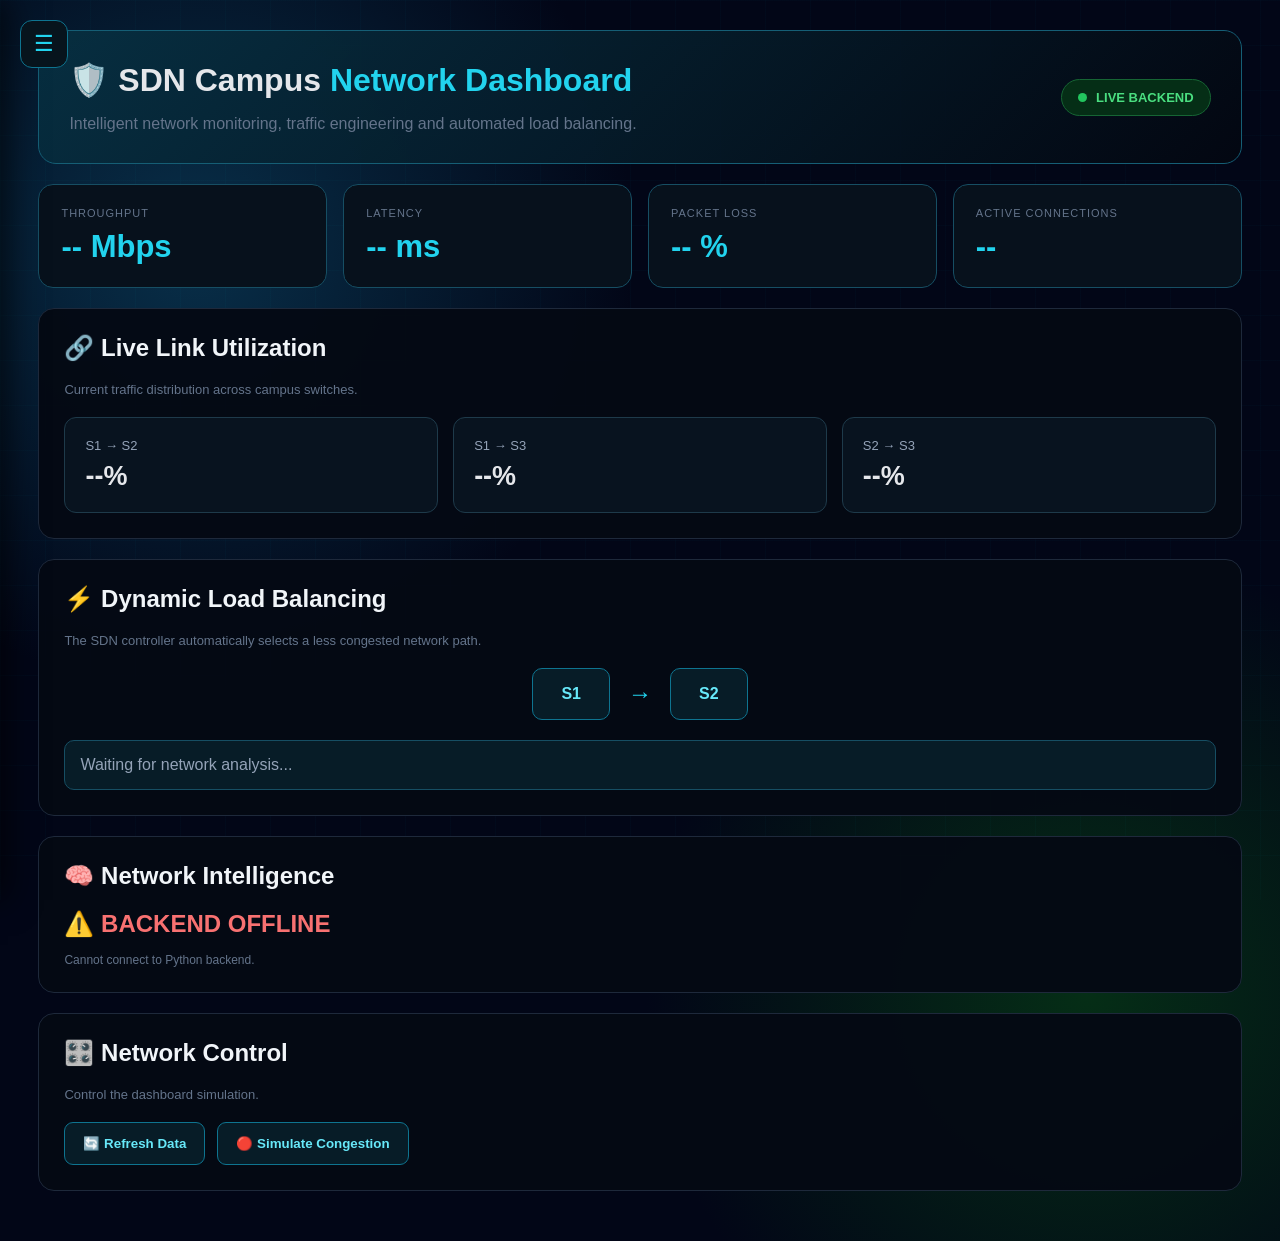
==== frontend/index.html @ c255e24f "Initial SDN Campus Network project" ====
<!DOCTYPE html>
<html lang="en">

<head>

    <meta charset="UTF-8">
    <meta name="viewport" content="width=device-width, initial-scale=1.0">

    <title>SDN Campus Network Dashboard</title>

    <style>

        * {
            box-sizing: border-box;
        }

        body {
            margin: 0;
            font-family: "Segoe UI", Arial, sans-serif;
            color: #e5e7eb;

            background:
                radial-gradient(circle at 15% 20%, #082f49, transparent 30%),
                radial-gradient(circle at 85% 80%, #052e16, transparent 30%),
                #020617;

            min-height: 100vh;
        }

        body::before {
            content: "";
            position: fixed;
            inset: 0;

            background-image:
                linear-gradient(rgba(34,211,238,.025) 1px, transparent 1px),
                linear-gradient(90deg, rgba(34,211,238,.025) 1px, transparent 1px);

            background-size: 45px 45px;
            pointer-events: none;
            z-index: -1;
        }


        /* MENU */

        .menu-btn {
            position: fixed;
            top: 20px;
            left: 20px;

            width: 48px;
            height: 48px;

            border-radius: 12px;
            border: 1px solid #0e7490;

            background: #07141d;
            color: #22d3ee;

            font-size: 22px;
            cursor: pointer;

            z-index: 1001;
            transition: .3s;
        }

        .menu-btn:hover {
            background: #0c2633;
            transform: scale(1.05);
        }


        /* SIDEBAR */

        .sidebar {
            position: fixed;

            top: 0;
            left: -280px;

            width: 280px;
            height: 100vh;

            background:
                linear-gradient(
                    180deg,
                    #07141d,
                    #020617
                );

            border-right: 1px solid #164e63;

            padding-top: 90px;

            z-index: 1000;

            transition: .35s;

            box-shadow:
                8px 0 30px rgba(0,0,0,.6);
        }

        .sidebar.open {
            left: 0;
        }

        .sidebar-title {
            text-align: center;

            color: #22d3ee;

            font-weight: bold;

            letter-spacing: 1px;

            margin-bottom: 30px;
        }

        .sidebar a {
            display: block;

            padding: 17px 25px;

            text-decoration: none;

            color: #94a3b8;

            border-left: 3px solid transparent;

            transition: .25s;
        }

        .sidebar a:hover {
            color: #67e8f9;

            background:
                rgba(34,211,238,.07);

            border-left-color: #22d3ee;

            padding-left: 32px;
        }


        /* MAIN */

        .container {
            width: 94%;
            max-width: 1450px;

            margin: auto;

            padding:
                30px 0 50px;
        }


        /* HEADER */

        .header {
            padding: 30px;

            border-radius: 18px;

            background:
                linear-gradient(
                    135deg,
                    rgba(7,47,65,.96),
                    rgba(3,7,18,.97)
                );

            border: 1px solid #155e75;

            animation:
                fadeDown .7s ease;
        }

        @keyframes fadeDown {

            from {
                opacity: 0;
                transform: translateY(-15px);
            }

            to {
                opacity: 1;
                transform: translateY(0);
            }

        }

        .header-top {
            display: flex;

            justify-content: space-between;

            align-items: center;

            flex-wrap: wrap;

            gap: 20px;
        }

        .header h1 {
            margin: 0;

            font-size: 32px;
        }

        .header h1 span {
            color: #22d3ee;
        }

        .header p {
            color: #64748b;

            margin-bottom: 0;
        }


        /* LIVE STATUS */

        .live-status {
            display: flex;

            align-items: center;

            gap: 9px;

            padding: 10px 16px;

            border-radius: 25px;

            background: #052e16;

            border: 1px solid #166534;

            color: #4ade80;

            font-weight: bold;

            font-size: 13px;
        }

        .live-dot {
            width: 9px;
            height: 9px;

            background: #22c55e;

            border-radius: 50%;

            animation:
                pulse 1.5s infinite;
        }

        @keyframes pulse {

            0% {
                box-shadow:
                    0 0 0 0
                    rgba(34,197,94,.7);
            }

            70% {
                box-shadow:
                    0 0 0 10px
                    rgba(34,197,94,0);
            }

            100% {
                box-shadow:
                    0 0 0 0
                    rgba(34,197,94,0);
            }

        }


        /* CARDS */

        .cards {
            display: grid;

            grid-template-columns:
                repeat(4, 1fr);

            gap: 16px;

            margin-top: 20px;
        }

        .card {
            background: #07111c;

            border: 1px solid #164e63;

            border-radius: 15px;

            padding: 22px;

            transition: .3s;

            animation:
                cardIn .7s ease;
        }

        @keyframes cardIn {

            from {
                opacity: 0;
                transform: translateY(15px);
            }

            to {
                opacity: 1;
                transform: translateY(0);
            }

        }

        .card:hover {
            transform: translateY(-5px);

            border-color: #22d3ee;

            box-shadow:
                0 10px 30px
                rgba(34,211,238,.12);
        }

        .card-title {
            color: #64748b;

            text-transform: uppercase;

            font-size: 11px;

            letter-spacing: 1px;
        }

        .value {
            font-size: 31px;

            font-weight: bold;

            color: #22d3ee;

            margin-top: 10px;
        }


        /* SECTIONS */

        .section {
            margin-top: 20px;

            padding: 25px;

            background:
                rgba(5,10,20,.97);

            border: 1px solid #1e293b;

            border-radius: 16px;

            animation:
                fadeUp .8s ease;
        }

        @keyframes fadeUp {

            from {
                opacity: 0;
                transform: translateY(18px);
            }

            to {
                opacity: 1;
                transform: translateY(0);
            }

        }

        .section h2 {
            margin-top: 0;

            color: #f1f5f9;
        }

        .subtitle {
            color: #64748b;

            font-size: 13px;

            margin-bottom: 20px;
        }


        /* NETWORK LINKS */

        .links {
            display: grid;

            grid-template-columns:
                repeat(3, 1fr);

            gap: 15px;
        }

        .link-card {
            padding: 20px;

            background: #08131f;

            border: 1px solid #1e3a4a;

            border-radius: 12px;

            transition: .3s;
        }

        .link-card:hover {
            transform: translateY(-3px);

            border-color: #22d3ee;
        }

        .link-name {
            color: #94a3b8;

            font-size: 13px;
        }

        .link-value {
            font-size: 27px;

            font-weight: bold;

            margin-top: 8px;
        }

        .normal {
            color: #4ade80;
        }

        .warning {
            color: #fbbf24;
        }

        .danger {
            color: #f87171;
        }


        /* LOAD BALANCING */

        .path-box {
            display: flex;

            align-items: center;

            justify-content: center;

            gap: 18px;

            flex-wrap: wrap;

            margin-top: 20px;
        }

        .node {
            padding: 16px 28px;

            background: #071c27;

            border: 1px solid #0e7490;

            border-radius: 10px;

            color: #67e8f9;

            font-weight: bold;
        }

        .arrow {
            color: #22d3ee;

            font-size: 24px;
        }

        .reason {
            margin-top: 20px;

            padding: 15px;

            border-radius: 10px;

            background: #071c27;

            border: 1px solid #164e63;

            color: #94a3b8;
        }


        /* CONTROL */

        .controls {
            display: flex;

            gap: 12px;

            flex-wrap: wrap;
        }

        .control-btn {
            padding: 13px 18px;

            border-radius: 9px;

            border: 1px solid #0e7490;

            background: #071c27;

            color: #67e8f9;

            font-weight: bold;

            cursor: pointer;

            transition: .25s;
        }

        .control-btn:hover {
            background: #155e75;

            color: white;

            transform: translateY(-2px);
        }


        /* UPDATE */

        .update {
            margin-top: 15px;

            color: #64748b;

            font-size: 12px;
        }


        /* RESPONSIVE */

        @media(max-width:1000px) {

            .cards {
                grid-template-columns:
                    repeat(2, 1fr);
            }

            .links {
                grid-template-columns: 1fr;
            }

        }

        @media(max-width:600px) {

            .cards {
                grid-template-columns: 1fr;
            }

            .container {
                width: 92%;
            }

            .header h1 {
                font-size: 25px;
            }

        }

    </style>

</head>


<body>


    <!-- MENU BUTTON -->

    <button
        class="menu-btn"
        onclick="toggleMenu()">

        ☰

    </button>


    <!-- SIDEBAR -->

    <div
        class="sidebar"
        id="sidebar">

        <div class="sidebar-title">

            🛡️ SDN COMMAND CENTER

        </div>


        <a href="index.html">
            🏠 Dashboard
        </a>


        <a href="topology.html">
            🌐 Network Topology
        </a>


        <a href="monitoring.html">
            📊 Live Monitoring
        </a>


        <a href="qos.html">
            ⚡ QoS & Load Balancing
        </a>


        <a href="reports.html">
            📄 Security Reports
        </a>


        <!-- NEW ABOUT PAGE -->

        <a href="about.html">
            ℹ️ About Project
        </a>

    </div>


    <!-- MAIN -->

    <div class="container">


        <!-- HEADER -->

        <div class="header">

            <div class="header-top">

                <div>

                    <h1>

                        🛡️ SDN Campus
                        <span>Network Dashboard</span>

                    </h1>


                    <p>

                        Intelligent network monitoring,
                        traffic engineering and
                        automated load balancing.

                    </p>

                </div>


                <div class="live-status">

                    <div class="live-dot"></div>

                    LIVE BACKEND

                </div>

            </div>

        </div>


        <!-- METRICS -->

        <div class="cards">


            <div class="card">

                <div class="card-title">
                    Throughput
                </div>

                <div
                    class="value"
                    id="throughput">

                    -- Mbps

                </div>

            </div>


            <div class="card">

                <div class="card-title">
                    Latency
                </div>

                <div
                    class="value"
                    id="latency">

                    -- ms

                </div>

            </div>


            <div class="card">

                <div class="card-title">
                    Packet Loss
                </div>

                <div
                    class="value"
                    id="packetLoss">

                    -- %

                </div>

            </div>


            <div class="card">

                <div class="card-title">
                    Active Connections
                </div>

                <div
                    class="value"
                    id="connections">

                    --

                </div>

            </div>

        </div>


        <!-- LINK UTILIZATION -->

        <div class="section">

            <h2>
                🔗 Live Link Utilization
            </h2>

            <div class="subtitle">

                Current traffic distribution across
                campus switches.

            </div>


            <div class="links">


                <div class="link-card">

                    <div class="link-name">
                        S1 → S2
                    </div>

                    <div
                        class="link-value"
                        id="link12">

                        --%

                    </div>

                </div>


                <div class="link-card">

                    <div class="link-name">
                        S1 → S3
                    </div>

                    <div
                        class="link-value"
                        id="link13">

                        --%

                    </div>

                </div>


                <div class="link-card">

                    <div class="link-name">
                        S2 → S3
                    </div>

                    <div
                        class="link-value"
                        id="link23">

                        --%

                    </div>

                </div>


            </div>

        </div>


        <!-- LOAD BALANCING -->

        <div class="section">

            <h2>
                ⚡ Dynamic Load Balancing
            </h2>

            <div class="subtitle">

                The SDN controller automatically selects
                a less congested network path.

            </div>


            <div class="path-box">

                <div class="node">
                    S1
                </div>

                <div class="arrow">
                    →
                </div>

                <div
                    class="node"
                    id="pathNode">

                    S2

                </div>

            </div>


            <div
                class="reason"
                id="reason">

                Waiting for network analysis...

            </div>

        </div>


        <!-- NETWORK STATUS -->

        <div class="section">

            <h2>
                🧠 Network Intelligence
            </h2>

            <div
                id="status"
                style="
                    font-size:24px;
                    font-weight:bold;
                    color:#4ade80;
                ">

                Connecting to backend...

            </div>


            <div
                class="update"
                id="updateTime">

                Waiting for live data...

            </div>

        </div>


        <!-- CONTROLS -->

        <div class="section">

            <h2>
                🎛️ Network Control
            </h2>

            <div class="subtitle">

                Control the dashboard simulation.

            </div>


            <div class="controls">

                <button
                    class="control-btn"
                    onclick="getNetworkData()">

                    🔄 Refresh Data

                </button>


                <button
                    class="control-btn"
                    onclick="simulateCongestion()">

                    🔴 Simulate Congestion

                </button>

            </div>

        </div>


    </div>


    <script>


        /* =========================
           SIDEBAR
        ========================= */

        function toggleMenu() {

            document
                .getElementById("sidebar")
                .classList.toggle("open");

        }


        /* =========================
           LINK COLORS
        ========================= */

        function setLinkColor(element, value) {

            element.classList.remove(
                "normal",
                "warning",
                "danger"
            );


            if (value >= 80) {

                element.classList.add("danger");

            }

            else if (value >= 50) {

                element.classList.add("warning");

            }

            else {

                element.classList.add("normal");

            }

        }


        /* =========================
           GET NETWORK DATA
        ========================= */

        async function getNetworkData() {

            try {

                const response =
                    await fetch(
                        "/api/network"
                    );


                if (!response.ok) {

                    throw new Error(
                        "Backend error"
                    );

                }


                const data =
                    await response.json();


                /* METRICS */

                document
                    .getElementById("throughput")
                    .innerText =
                    data.throughput + " Mbps";


                document
                    .getElementById("latency")
                    .innerText =
                    data.latency + " ms";


                document
                    .getElementById("packetLoss")
                    .innerText =
                    data.packet_loss + " %";


                document
                    .getElementById("connections")
                    .innerText =
                    data.connections;


                /* LINKS */

                const l12 =
                    document.getElementById("link12");

                const l13 =
                    document.getElementById("link13");

                const l23 =
                    document.getElementById("link23");


                l12.innerText =
                    data.link12 + "%";

                l13.innerText =
                    data.link13 + "%";

                l23.innerText =
                    data.link23 + "%";


                setLinkColor(
                    l12,
                    data.link12
                );

                setLinkColor(
                    l13,
                    data.link13
                );

                setLinkColor(
                    l23,
                    data.link23
                );


                /* PATH */

                const pathNode =
                    document.getElementById(
                        "pathNode"
                    );


                if (
                    data.path.includes("S3")
                ) {

                    pathNode.innerText =
                        "S3";


                    document
                        .getElementById("reason")
                        .innerText =
                        "⚠️ S1 → S2 is congested. Traffic redirected to S1 → S3.";

                }

                else {

                    pathNode.innerText =
                        "S2";


                    document
                        .getElementById("reason")
                        .innerText =
                        "🟢 S1 → S2 is currently operating within normal limits.";

                }


                /* STATUS */

                const status =
                    document.getElementById(
                        "status"
                    );


                status.innerText =
                    data.status;


                if (
                    data.status ===
                    "CONGESTION DETECTED"
                ) {

                    status.style.color =
                        "#f87171";

                }

                else {

                    status.style.color =
                        "#4ade80";

                }


                /* TIME */

                document
                    .getElementById("updateTime")
                    .innerText =
                    "Last backend update: " +
                    new Date()
                        .toLocaleTimeString();

            }


            catch(error) {

                document
                    .getElementById("status")
                    .innerText =
                    "⚠️ BACKEND OFFLINE";


                document
                    .getElementById("status")
                    .style.color =
                    "#f87171";


                document
                    .getElementById("updateTime")
                    .innerText =
                    "Cannot connect to Python backend.";


                console.error(error);

            }

        }


        /* =========================
           SIMULATE CONGESTION
        ========================= */

        async function simulateCongestion() {

            await getNetworkData();

        }


        /* =========================
           FIRST LOAD
        ========================= */

        getNetworkData();


        /* =========================
           AUTO UPDATE
        ========================= */

        setInterval(
            getNetworkData,
            3000
        );


    </script>


</body>

</html>
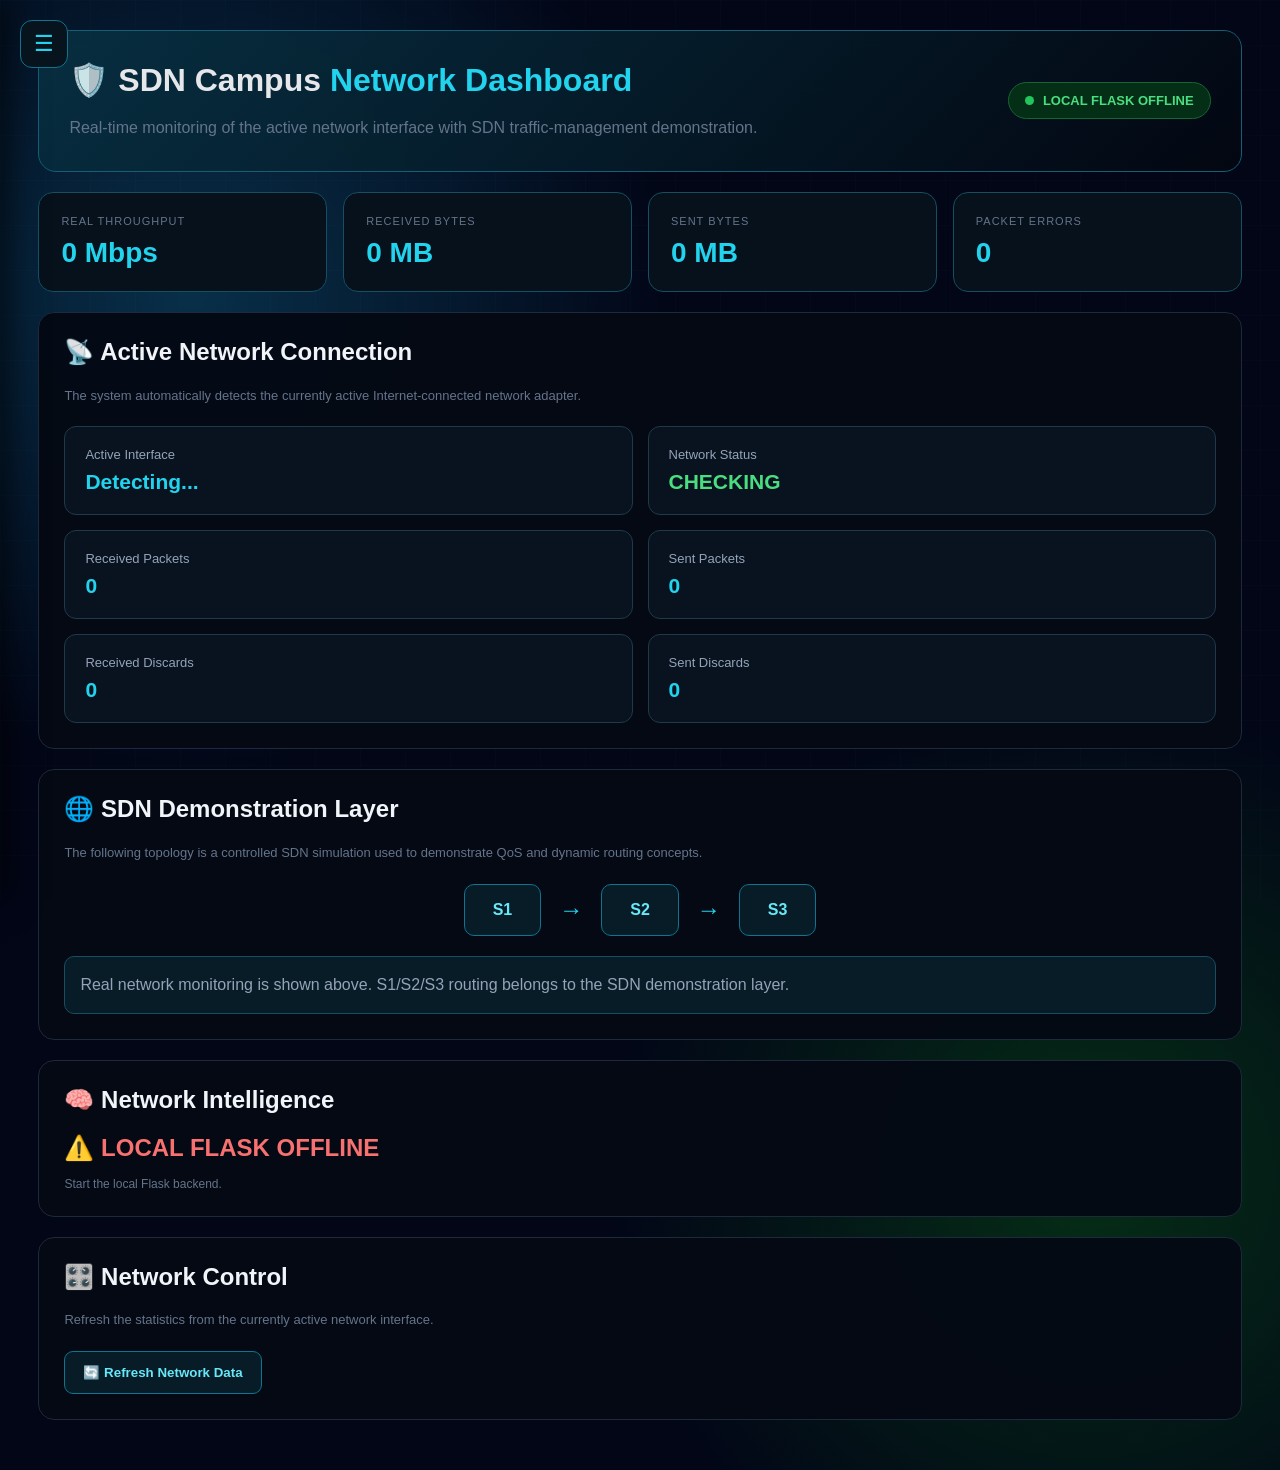
==== commit 3d6c15e8: "Initial SDN Campus Network project" ====
--- a/frontend/index.html
+++ b/frontend/index.html
@@ -3,1246 +3,1437 @@
 
 <head>
 
-    <meta charset="UTF-8">
-    <meta name="viewport" content="width=device-width, initial-scale=1.0">
-
-    <title>SDN Campus Network Dashboard</title>
-
-    <style>
-
-        * {
-            box-sizing: border-box;
+<meta charset="UTF-8">
+<meta name="viewport" content="width=device-width, initial-scale=1.0">
+
+<title>SDN Campus Network Dashboard</title>
+
+<style>
+
+* {
+    box-sizing: border-box;
+}
+
+body {
+    margin: 0;
+    font-family: "Segoe UI", Arial, sans-serif;
+    color: #e5e7eb;
+
+    background:
+        radial-gradient(circle at 15% 20%, #082f49, transparent 30%),
+        radial-gradient(circle at 85% 80%, #052e16, transparent 30%),
+        #020617;
+
+    min-height: 100vh;
+}
+
+body::before {
+    content: "";
+    position: fixed;
+    inset: 0;
+
+    background-image:
+        linear-gradient(rgba(34,211,238,.025) 1px, transparent 1px),
+        linear-gradient(90deg, rgba(34,211,238,.025) 1px, transparent 1px);
+
+    background-size: 45px 45px;
+    pointer-events: none;
+    z-index: -1;
+}
+
+
+/* =====================================================
+   MENU BUTTON
+===================================================== */
+
+.menu-btn {
+    position: absolute;
+
+    top: 20px;
+    left: 20px;
+
+    width: 48px;
+    height: 48px;
+
+    border-radius: 12px;
+
+    border: 1px solid #0e7490;
+
+    background: #07141d;
+    color: #22d3ee;
+
+    font-size: 22px;
+    cursor: pointer;
+
+    z-index: 1001;
+
+    transition: .3s;
+}
+
+.menu-btn:hover {
+    background: #0c2633;
+    transform: scale(1.05);
+}
+
+
+/* =====================================================
+   SIDEBAR
+===================================================== */
+
+.sidebar {
+    position: absolute;
+
+    top: 0;
+    left: -280px;
+
+    width: 280px;
+    min-height: 100vh;
+
+    background:
+        linear-gradient(
+            180deg,
+            #07141d,
+            #020617
+        );
+
+    border-right: 1px solid #164e63;
+
+    padding:
+        90px 20px 25px;
+
+    z-index: 1000;
+
+    transition: .35s;
+
+    box-shadow:
+        8px 0 30px rgba(0,0,0,.6);
+}
+
+.sidebar.open {
+    left: 0;
+}
+
+.sidebar-title {
+    text-align: center;
+
+    color: #22d3ee;
+
+    font-weight: bold;
+
+    letter-spacing: 1px;
+
+    margin-bottom: 30px;
+}
+
+.sidebar a {
+    display: block;
+
+    padding: 14px 15px;
+
+    margin-bottom: 7px;
+
+    text-decoration: none;
+
+    color: #94a3b8;
+
+    border-left: 3px solid transparent;
+
+    border-radius: 9px;
+
+    transition: .25s;
+}
+
+.sidebar a:hover,
+.sidebar a.active {
+    color: #67e8f9;
+
+    background:
+        rgba(34,211,238,.07);
+
+    border-left-color: #22d3ee;
+
+    padding-left: 22px;
+}
+
+
+/* =====================================================
+   MAIN
+===================================================== */
+
+.container {
+    width: 94%;
+    max-width: 1450px;
+
+    margin: auto;
+
+    padding:
+        30px 0 50px;
+}
+
+
+/* =====================================================
+   HEADER
+===================================================== */
+
+.header {
+    padding: 30px;
+
+    border-radius: 18px;
+
+    background:
+        linear-gradient(
+            135deg,
+            rgba(7,47,65,.96),
+            rgba(3,7,18,.97)
+        );
+
+    border: 1px solid #155e75;
+}
+
+.header-top {
+    display: flex;
+
+    justify-content: space-between;
+
+    align-items: center;
+
+    flex-wrap: wrap;
+
+    gap: 20px;
+}
+
+.header h1 {
+    margin: 0;
+
+    font-size: 32px;
+}
+
+.header h1 span {
+    color: #22d3ee;
+}
+
+.header p {
+    color: #64748b;
+
+    margin-bottom: 0;
+
+    line-height: 1.6;
+}
+
+
+/* =====================================================
+   LIVE STATUS
+===================================================== */
+
+.live-status {
+    display: flex;
+
+    align-items: center;
+
+    gap: 9px;
+
+    padding: 10px 16px;
+
+    border-radius: 25px;
+
+    background: #052e16;
+
+    border: 1px solid #166534;
+
+    color: #4ade80;
+
+    font-weight: bold;
+
+    font-size: 13px;
+}
+
+.live-dot {
+    width: 9px;
+    height: 9px;
+
+    background: #22c55e;
+
+    border-radius: 50%;
+
+    animation: pulse 1.5s infinite;
+}
+
+@keyframes pulse {
+
+    0% {
+        box-shadow:
+            0 0 0 0
+            rgba(34,197,94,.7);
+    }
+
+    70% {
+        box-shadow:
+            0 0 0 10px
+            rgba(34,197,94,0);
+    }
+
+    100% {
+        box-shadow:
+            0 0 0 0
+            rgba(34,197,94,0);
+    }
+
+}
+
+
+/* =====================================================
+   CARDS
+===================================================== */
+
+.cards {
+    display: grid;
+
+    grid-template-columns:
+        repeat(4, 1fr);
+
+    gap: 16px;
+
+    margin-top: 20px;
+}
+
+.card {
+    background: #07111c;
+
+    border: 1px solid #164e63;
+
+    border-radius: 15px;
+
+    padding: 22px;
+
+    transition: .3s;
+}
+
+.card:hover {
+    transform: translateY(-5px);
+
+    border-color: #22d3ee;
+
+    box-shadow:
+        0 10px 30px
+        rgba(34,211,238,.12);
+}
+
+.card-title {
+    color: #64748b;
+
+    text-transform: uppercase;
+
+    font-size: 11px;
+
+    letter-spacing: 1px;
+}
+
+.value {
+    font-size: 28px;
+
+    font-weight: bold;
+
+    color: #22d3ee;
+
+    margin-top: 10px;
+
+    word-break: break-word;
+}
+
+
+/* =====================================================
+   SECTIONS
+===================================================== */
+
+.section {
+    margin-top: 20px;
+
+    padding: 25px;
+
+    background:
+        rgba(5,10,20,.97);
+
+    border: 1px solid #1e293b;
+
+    border-radius: 16px;
+}
+
+.section h2 {
+    margin-top: 0;
+
+    color: #f1f5f9;
+}
+
+.subtitle {
+    color: #64748b;
+
+    font-size: 13px;
+
+    margin-bottom: 20px;
+
+    line-height: 1.6;
+}
+
+
+/* =====================================================
+   DETAILS
+===================================================== */
+
+.details {
+    display: grid;
+
+    grid-template-columns:
+        repeat(2, 1fr);
+
+    gap: 15px;
+}
+
+.detail-card {
+    padding: 20px;
+
+    background: #08131f;
+
+    border: 1px solid #1e3a4a;
+
+    border-radius: 12px;
+}
+
+.detail-name {
+    color: #94a3b8;
+
+    font-size: 13px;
+}
+
+.detail-value {
+    color: #22d3ee;
+
+    font-size: 21px;
+
+    font-weight: bold;
+
+    margin-top: 8px;
+
+    word-break: break-word;
+}
+
+.normal {
+    color: #4ade80;
+}
+
+.warning {
+    color: #fbbf24;
+}
+
+.danger {
+    color: #f87171;
+}
+
+
+/* =====================================================
+   SDN SIMULATION
+===================================================== */
+
+.path-box {
+    display: flex;
+
+    align-items: center;
+
+    justify-content: center;
+
+    gap: 18px;
+
+    flex-wrap: wrap;
+
+    margin-top: 20px;
+}
+
+.node {
+    padding: 16px 28px;
+
+    background: #071c27;
+
+    border: 1px solid #0e7490;
+
+    border-radius: 10px;
+
+    color: #67e8f9;
+
+    font-weight: bold;
+}
+
+.arrow {
+    color: #22d3ee;
+
+    font-size: 24px;
+}
+
+.reason {
+    margin-top: 20px;
+
+    padding: 15px;
+
+    border-radius: 10px;
+
+    background: #071c27;
+
+    border: 1px solid #164e63;
+
+    color: #94a3b8;
+
+    line-height: 1.6;
+}
+
+
+/* =====================================================
+   CONTROL
+===================================================== */
+
+.controls {
+    display: flex;
+
+    gap: 12px;
+
+    flex-wrap: wrap;
+}
+
+.control-btn {
+    padding: 13px 18px;
+
+    border-radius: 9px;
+
+    border: 1px solid #0e7490;
+
+    background: #071c27;
+
+    color: #67e8f9;
+
+    font-weight: bold;
+
+    cursor: pointer;
+
+    transition: .25s;
+}
+
+.control-btn:hover {
+    background: #155e75;
+
+    color: white;
+
+    transform: translateY(-2px);
+}
+
+.control-btn:disabled {
+    opacity: .65;
+
+    cursor: not-allowed;
+
+    transform: none;
+}
+
+
+/* =====================================================
+   UPDATE
+===================================================== */
+
+.update {
+    margin-top: 15px;
+
+    color: #64748b;
+
+    font-size: 12px;
+}
+
+
+/* =====================================================
+   RESPONSIVE
+===================================================== */
+
+@media(max-width:1000px) {
+
+    .cards {
+        grid-template-columns:
+            repeat(2, 1fr);
+    }
+
+    .details {
+        grid-template-columns: 1fr;
+    }
+
+}
+
+@media(max-width:600px) {
+
+    .cards {
+        grid-template-columns: 1fr;
+    }
+
+    .container {
+        width: 92%;
+    }
+
+    .header h1 {
+        font-size: 25px;
+    }
+
+    .header {
+        padding: 25px 20px;
+    }
+
+    .value {
+        font-size: 25px;
+    }
+
+    .sidebar {
+        width: 270px;
+    }
+
+}
+
+</style>
+
+</head>
+
+
+<body>
+
+
+<!-- =====================================================
+     MENU
+===================================================== -->
+
+<button
+    class="menu-btn"
+    onclick="toggleMenu()">
+
+    ☰
+
+</button>
+
+
+<!-- =====================================================
+     SIDEBAR
+===================================================== -->
+
+<div
+    class="sidebar"
+    id="sidebar">
+
+    <div class="sidebar-title">
+
+        🛡️ SDN CAMPUS NETWORK
+
+    </div>
+
+
+    <a
+        href="index.html"
+        class="active">
+
+        🏠 Dashboard
+
+    </a>
+
+
+    <a href="topology.html">
+
+        🌐 Network Topology
+
+    </a>
+
+
+    <a href="monitoring.html">
+
+        📊 Live Monitoring
+
+    </a>
+
+
+    <a href="qos.html">
+
+        ⚡ QoS & Load Balancing
+
+    </a>
+
+
+    <a href="security.html">
+
+        🛡️ Security Center
+
+    </a>
+
+
+    <a href="reports.html">
+
+        📄 Reports
+
+    </a>
+
+
+    <a href="admin.html">
+
+        ⚙️ Admin Control Center
+
+    </a>
+
+</div>
+
+
+<!-- =====================================================
+     MAIN
+===================================================== -->
+
+<div class="container">
+
+
+<!-- HEADER -->
+
+<div class="header">
+
+    <div class="header-top">
+
+        <div>
+
+            <h1>
+
+                🛡️ SDN Campus
+                <span>Network Dashboard</span>
+
+            </h1>
+
+            <p>
+
+                Real-time monitoring of the active network
+                interface with SDN traffic-management
+                demonstration.
+
+            </p>
+
+        </div>
+
+
+        <div
+            class="live-status"
+            id="liveStatus">
+
+            <div class="live-dot"></div>
+
+            <span id="liveStatusText">
+                DETECTING NETWORK
+            </span>
+
+        </div>
+
+    </div>
+
+</div>
+
+
+<!-- REAL METRICS -->
+
+<div class="cards">
+
+
+    <div class="card">
+
+        <div class="card-title">
+            Real Throughput
+        </div>
+
+        <div
+            class="value"
+            id="throughput">
+
+            0 Mbps
+
+        </div>
+
+    </div>
+
+
+    <div class="card">
+
+        <div class="card-title">
+            Received Bytes
+        </div>
+
+        <div
+            class="value"
+            id="receivedBytes">
+
+            0 MB
+
+        </div>
+
+    </div>
+
+
+    <div class="card">
+
+        <div class="card-title">
+            Sent Bytes
+        </div>
+
+        <div
+            class="value"
+            id="sentBytes">
+
+            0 MB
+
+        </div>
+
+    </div>
+
+
+    <div class="card">
+
+        <div class="card-title">
+            Packet Errors
+        </div>
+
+        <div
+            class="value"
+            id="packetErrors">
+
+            0
+
+        </div>
+
+    </div>
+
+</div>
+
+
+<!-- ACTIVE NETWORK -->
+
+<div class="section">
+
+    <h2>
+        📡 Active Network Connection
+    </h2>
+
+    <div class="subtitle">
+
+        The system automatically detects the currently
+        active Internet-connected network adapter.
+
+    </div>
+
+
+    <div class="details">
+
+
+        <div class="detail-card">
+
+            <div class="detail-name">
+                Active Interface
+            </div>
+
+            <div
+                class="detail-value"
+                id="interface">
+
+                Detecting...
+
+            </div>
+
+        </div>
+
+
+        <div class="detail-card">
+
+            <div class="detail-name">
+                Network Status
+            </div>
+
+            <div
+                class="detail-value normal"
+                id="status">
+
+                CHECKING
+
+            </div>
+
+        </div>
+
+
+        <div class="detail-card">
+
+            <div class="detail-name">
+                Received Packets
+            </div>
+
+            <div
+                class="detail-value"
+                id="receivedPackets">
+
+                0
+
+            </div>
+
+        </div>
+
+
+        <div class="detail-card">
+
+            <div class="detail-name">
+                Sent Packets
+            </div>
+
+            <div
+                class="detail-value"
+                id="sentPackets">
+
+                0
+
+            </div>
+
+        </div>
+
+
+        <div class="detail-card">
+
+            <div class="detail-name">
+                Received Discards
+            </div>
+
+            <div
+                class="detail-value"
+                id="receivedDiscards">
+
+                0
+
+            </div>
+
+        </div>
+
+
+        <div class="detail-card">
+
+            <div class="detail-name">
+                Sent Discards
+            </div>
+
+            <div
+                class="detail-value"
+                id="sentDiscards">
+
+                0
+
+            </div>
+
+        </div>
+
+    </div>
+
+</div>
+
+
+<!-- SDN TOPOLOGY -->
+
+<div class="section">
+
+    <h2>
+        🌐 SDN Demonstration Layer
+    </h2>
+
+    <div class="subtitle">
+
+        The following topology is a controlled SDN
+        simulation used to demonstrate QoS and
+        dynamic routing concepts.
+
+    </div>
+
+
+    <div class="path-box">
+
+        <div class="node">
+            S1
+        </div>
+
+        <div class="arrow">
+            →
+        </div>
+
+        <div class="node">
+            S2
+        </div>
+
+        <div class="arrow">
+            →
+        </div>
+
+        <div class="node">
+            S3
+        </div>
+
+    </div>
+
+
+    <div
+        class="reason"
+        id="sdnReason">
+
+        Real network monitoring is shown above.
+        S1/S2/S3 routing belongs to the SDN
+        demonstration layer.
+
+    </div>
+
+</div>
+
+
+<!-- NETWORK INTELLIGENCE -->
+
+<div class="section">
+
+    <h2>
+        🧠 Network Intelligence
+    </h2>
+
+    <div
+        id="statusText"
+        style="
+            font-size:24px;
+            font-weight:bold;
+            color:#4ade80;
+        ">
+
+        Detecting active network...
+
+    </div>
+
+
+    <div
+        class="update"
+        id="updateTime">
+
+        Waiting for network data...
+
+    </div>
+
+</div>
+
+
+<!-- CONTROL -->
+
+<div class="section">
+
+    <h2>
+        🎛️ Network Control
+    </h2>
+
+    <div class="subtitle">
+
+        Refresh the statistics from the currently
+        active network interface.
+
+    </div>
+
+
+    <div class="controls">
+
+        <button
+            class="control-btn"
+            id="refreshBtn"
+            onclick="manualRefresh()">
+
+            🔄 Refresh Network Data
+
+        </button>
+
+    </div>
+
+</div>
+
+
+</div>
+
+
+<script>
+
+
+/* =====================================================
+   SIDEBAR
+===================================================== */
+
+function toggleMenu() {
+
+    document
+        .getElementById("sidebar")
+        .classList
+        .toggle("open");
+
+}
+
+
+/* =====================================================
+   FORMAT BYTES
+===================================================== */
+
+function formatBytes(bytes) {
+
+    if (!bytes || bytes < 0) {
+        return "0 B";
+    }
+
+    if (bytes < 1024) {
+        return bytes + " B";
+    }
+
+    if (bytes < 1024 * 1024) {
+
+        return (
+            (bytes / 1024).toFixed(2)
+            + " KB"
+        );
+
+    }
+
+    if (bytes < 1024 * 1024 * 1024) {
+
+        return (
+            (bytes / (1024 * 1024)).toFixed(2)
+            + " MB"
+        );
+
+    }
+
+    return (
+        (bytes / (1024 * 1024 * 1024)).toFixed(2)
+        + " GB"
+    );
+
+}
+
+
+/* =====================================================
+   GET NETWORK DATA
+===================================================== */
+
+async function getNetworkData() {
+
+    try {
+
+        const apiURL =
+            "http://127.0.0.1:5000/api/network";
+
+
+        const response =
+            await fetch(
+                apiURL,
+                {
+                    method: "GET",
+                    cache: "no-cache"
+                }
+            );
+
+
+        if (!response.ok) {
+
+            throw new Error(
+                "HTTP Error: " +
+                response.status
+            );
+
         }
 
-        body {
-            margin: 0;
-            font-family: "Segoe UI", Arial, sans-serif;
-            color: #e5e7eb;
-
-            background:
-                radial-gradient(circle at 15% 20%, #082f49, transparent 30%),
-                radial-gradient(circle at 85% 80%, #052e16, transparent 30%),
-                #020617;
-
-            min-height: 100vh;
-        }
-
-        body::before {
-            content: "";
-            position: fixed;
-            inset: 0;
-
-            background-image:
-                linear-gradient(rgba(34,211,238,.025) 1px, transparent 1px),
-                linear-gradient(90deg, rgba(34,211,238,.025) 1px, transparent 1px);
-
-            background-size: 45px 45px;
-            pointer-events: none;
-            z-index: -1;
-        }
-
-
-        /* MENU */
-
-        .menu-btn {
-            position: fixed;
-            top: 20px;
-            left: 20px;
-
-            width: 48px;
-            height: 48px;
-
-            border-radius: 12px;
-            border: 1px solid #0e7490;
-
-            background: #07141d;
-            color: #22d3ee;
-
-            font-size: 22px;
-            cursor: pointer;
-
-            z-index: 1001;
-            transition: .3s;
-        }
-
-        .menu-btn:hover {
-            background: #0c2633;
-            transform: scale(1.05);
-        }
-
-
-        /* SIDEBAR */
-
-        .sidebar {
-            position: fixed;
-
-            top: 0;
-            left: -280px;
-
-            width: 280px;
-            height: 100vh;
-
-            background:
-                linear-gradient(
-                    180deg,
-                    #07141d,
-                    #020617
-                );
-
-            border-right: 1px solid #164e63;
-
-            padding-top: 90px;
-
-            z-index: 1000;
-
-            transition: .35s;
-
-            box-shadow:
-                8px 0 30px rgba(0,0,0,.6);
-        }
-
-        .sidebar.open {
-            left: 0;
-        }
-
-        .sidebar-title {
-            text-align: center;
-
-            color: #22d3ee;
-
-            font-weight: bold;
-
-            letter-spacing: 1px;
-
-            margin-bottom: 30px;
-        }
-
-        .sidebar a {
-            display: block;
-
-            padding: 17px 25px;
-
-            text-decoration: none;
-
-            color: #94a3b8;
-
-            border-left: 3px solid transparent;
-
-            transition: .25s;
-        }
-
-        .sidebar a:hover {
-            color: #67e8f9;
-
-            background:
-                rgba(34,211,238,.07);
-
-            border-left-color: #22d3ee;
-
-            padding-left: 32px;
-        }
-
-
-        /* MAIN */
-
-        .container {
-            width: 94%;
-            max-width: 1450px;
-
-            margin: auto;
-
-            padding:
-                30px 0 50px;
-        }
-
-
-        /* HEADER */
-
-        .header {
-            padding: 30px;
-
-            border-radius: 18px;
-
-            background:
-                linear-gradient(
-                    135deg,
-                    rgba(7,47,65,.96),
-                    rgba(3,7,18,.97)
-                );
-
-            border: 1px solid #155e75;
-
-            animation:
-                fadeDown .7s ease;
-        }
-
-        @keyframes fadeDown {
-
-            from {
-                opacity: 0;
-                transform: translateY(-15px);
-            }
-
-            to {
-                opacity: 1;
-                transform: translateY(0);
-            }
-
-        }
-
-        .header-top {
-            display: flex;
-
-            justify-content: space-between;
-
-            align-items: center;
-
-            flex-wrap: wrap;
-
-            gap: 20px;
-        }
-
-        .header h1 {
-            margin: 0;
-
-            font-size: 32px;
-        }
-
-        .header h1 span {
-            color: #22d3ee;
-        }
-
-        .header p {
-            color: #64748b;
-
-            margin-bottom: 0;
-        }
-
-
-        /* LIVE STATUS */
-
-        .live-status {
-            display: flex;
-
-            align-items: center;
-
-            gap: 9px;
-
-            padding: 10px 16px;
-
-            border-radius: 25px;
-
-            background: #052e16;
-
-            border: 1px solid #166534;
-
-            color: #4ade80;
-
-            font-weight: bold;
-
-            font-size: 13px;
-        }
-
-        .live-dot {
-            width: 9px;
-            height: 9px;
-
-            background: #22c55e;
-
-            border-radius: 50%;
-
-            animation:
-                pulse 1.5s infinite;
-        }
-
-        @keyframes pulse {
-
-            0% {
-                box-shadow:
-                    0 0 0 0
-                    rgba(34,197,94,.7);
-            }
-
-            70% {
-                box-shadow:
-                    0 0 0 10px
-                    rgba(34,197,94,0);
-            }
-
-            100% {
-                box-shadow:
-                    0 0 0 0
-                    rgba(34,197,94,0);
-            }
-
-        }
-
-
-        /* CARDS */
-
-        .cards {
-            display: grid;
-
-            grid-template-columns:
-                repeat(4, 1fr);
-
-            gap: 16px;
-
-            margin-top: 20px;
-        }
-
-        .card {
-            background: #07111c;
-
-            border: 1px solid #164e63;
-
-            border-radius: 15px;
-
-            padding: 22px;
-
-            transition: .3s;
-
-            animation:
-                cardIn .7s ease;
-        }
-
-        @keyframes cardIn {
-
-            from {
-                opacity: 0;
-                transform: translateY(15px);
-            }
-
-            to {
-                opacity: 1;
-                transform: translateY(0);
-            }
-
-        }
-
-        .card:hover {
-            transform: translateY(-5px);
-
-            border-color: #22d3ee;
-
-            box-shadow:
-                0 10px 30px
-                rgba(34,211,238,.12);
-        }
-
-        .card-title {
-            color: #64748b;
-
-            text-transform: uppercase;
-
-            font-size: 11px;
-
-            letter-spacing: 1px;
-        }
-
-        .value {
-            font-size: 31px;
-
-            font-weight: bold;
-
-            color: #22d3ee;
-
-            margin-top: 10px;
-        }
-
-
-        /* SECTIONS */
-
-        .section {
-            margin-top: 20px;
-
-            padding: 25px;
-
-            background:
-                rgba(5,10,20,.97);
-
-            border: 1px solid #1e293b;
-
-            border-radius: 16px;
-
-            animation:
-                fadeUp .8s ease;
-        }
-
-        @keyframes fadeUp {
-
-            from {
-                opacity: 0;
-                transform: translateY(18px);
-            }
-
-            to {
-                opacity: 1;
-                transform: translateY(0);
-            }
-
-        }
-
-        .section h2 {
-            margin-top: 0;
-
-            color: #f1f5f9;
-        }
-
-        .subtitle {
-            color: #64748b;
-
-            font-size: 13px;
-
-            margin-bottom: 20px;
-        }
-
-
-        /* NETWORK LINKS */
-
-        .links {
-            display: grid;
-
-            grid-template-columns:
-                repeat(3, 1fr);
-
-            gap: 15px;
-        }
-
-        .link-card {
-            padding: 20px;
-
-            background: #08131f;
-
-            border: 1px solid #1e3a4a;
-
-            border-radius: 12px;
-
-            transition: .3s;
-        }
-
-        .link-card:hover {
-            transform: translateY(-3px);
-
-            border-color: #22d3ee;
-        }
-
-        .link-name {
-            color: #94a3b8;
-
-            font-size: 13px;
-        }
-
-        .link-value {
-            font-size: 27px;
-
-            font-weight: bold;
-
-            margin-top: 8px;
-        }
-
-        .normal {
-            color: #4ade80;
-        }
-
-        .warning {
-            color: #fbbf24;
-        }
-
-        .danger {
-            color: #f87171;
-        }
-
-
-        /* LOAD BALANCING */
-
-        .path-box {
-            display: flex;
-
-            align-items: center;
-
-            justify-content: center;
-
-            gap: 18px;
-
-            flex-wrap: wrap;
-
-            margin-top: 20px;
-        }
-
-        .node {
-            padding: 16px 28px;
-
-            background: #071c27;
-
-            border: 1px solid #0e7490;
-
-            border-radius: 10px;
-
-            color: #67e8f9;
-
-            font-weight: bold;
-        }
-
-        .arrow {
-            color: #22d3ee;
-
-            font-size: 24px;
-        }
-
-        .reason {
-            margin-top: 20px;
-
-            padding: 15px;
-
-            border-radius: 10px;
-
-            background: #071c27;
-
-            border: 1px solid #164e63;
-
-            color: #94a3b8;
-        }
-
-
-        /* CONTROL */
-
-        .controls {
-            display: flex;
-
-            gap: 12px;
-
-            flex-wrap: wrap;
-        }
-
-        .control-btn {
-            padding: 13px 18px;
-
-            border-radius: 9px;
-
-            border: 1px solid #0e7490;
-
-            background: #071c27;
-
-            color: #67e8f9;
-
-            font-weight: bold;
-
-            cursor: pointer;
-
-            transition: .25s;
-        }
-
-        .control-btn:hover {
-            background: #155e75;
-
-            color: white;
-
-            transform: translateY(-2px);
-        }
-
-
-        /* UPDATE */
-
-        .update {
-            margin-top: 15px;
-
-            color: #64748b;
-
-            font-size: 12px;
-        }
-
-
-        /* RESPONSIVE */
-
-        @media(max-width:1000px) {
-
-            .cards {
-                grid-template-columns:
-                    repeat(2, 1fr);
-            }
-
-            .links {
-                grid-template-columns: 1fr;
-            }
-
-        }
-
-        @media(max-width:600px) {
-
-            .cards {
-                grid-template-columns: 1fr;
-            }
-
-            .container {
-                width: 92%;
-            }
-
-            .header h1 {
-                font-size: 25px;
-            }
-
-        }
-
-    </style>
-
-</head>
-
-
-<body>
-
-
-    <!-- MENU BUTTON -->
-
-    <button
-        class="menu-btn"
-        onclick="toggleMenu()">
-
-        ☰
-
-    </button>
-
-
-    <!-- SIDEBAR -->
-
-    <div
-        class="sidebar"
-        id="sidebar">
-
-        <div class="sidebar-title">
-
-            🛡️ SDN COMMAND CENTER
-
-        </div>
-
-
-        <a href="index.html">
-            🏠 Dashboard
-        </a>
-
-
-        <a href="topology.html">
-            🌐 Network Topology
-        </a>
-
-
-        <a href="monitoring.html">
-            📊 Live Monitoring
-        </a>
-
-
-        <a href="qos.html">
-            ⚡ QoS & Load Balancing
-        </a>
-
-
-        <a href="reports.html">
-            📄 Security Reports
-        </a>
-
-
-        <!-- NEW ABOUT PAGE -->
-
-        <a href="about.html">
-            ℹ️ About Project
-        </a>
-
-    </div>
-
-
-    <!-- MAIN -->
-
-    <div class="container">
-
-
-        <!-- HEADER -->
-
-        <div class="header">
-
-            <div class="header-top">
-
-                <div>
-
-                    <h1>
-
-                        🛡️ SDN Campus
-                        <span>Network Dashboard</span>
-
-                    </h1>
-
-
-                    <p>
-
-                        Intelligent network monitoring,
-                        traffic engineering and
-                        automated load balancing.
-
-                    </p>
-
-                </div>
-
-
-                <div class="live-status">
-
-                    <div class="live-dot"></div>
-
-                    LIVE BACKEND
-
-                </div>
-
-            </div>
-
-        </div>
-
-
-        <!-- METRICS -->
-
-        <div class="cards">
-
-
-            <div class="card">
-
-                <div class="card-title">
-                    Throughput
-                </div>
-
-                <div
-                    class="value"
-                    id="throughput">
-
-                    -- Mbps
-
-                </div>
-
-            </div>
-
-
-            <div class="card">
-
-                <div class="card-title">
-                    Latency
-                </div>
-
-                <div
-                    class="value"
-                    id="latency">
-
-                    -- ms
-
-                </div>
-
-            </div>
-
-
-            <div class="card">
-
-                <div class="card-title">
-                    Packet Loss
-                </div>
-
-                <div
-                    class="value"
-                    id="packetLoss">
-
-                    -- %
-
-                </div>
-
-            </div>
-
-
-            <div class="card">
-
-                <div class="card-title">
-                    Active Connections
-                </div>
-
-                <div
-                    class="value"
-                    id="connections">
-
-                    --
-
-                </div>
-
-            </div>
-
-        </div>
-
-
-        <!-- LINK UTILIZATION -->
-
-        <div class="section">
-
-            <h2>
-                🔗 Live Link Utilization
-            </h2>
-
-            <div class="subtitle">
-
-                Current traffic distribution across
-                campus switches.
-
-            </div>
-
-
-            <div class="links">
-
-
-                <div class="link-card">
-
-                    <div class="link-name">
-                        S1 → S2
-                    </div>
-
-                    <div
-                        class="link-value"
-                        id="link12">
-
-                        --%
-
-                    </div>
-
-                </div>
-
-
-                <div class="link-card">
-
-                    <div class="link-name">
-                        S1 → S3
-                    </div>
-
-                    <div
-                        class="link-value"
-                        id="link13">
-
-                        --%
-
-                    </div>
-
-                </div>
-
-
-                <div class="link-card">
-
-                    <div class="link-name">
-                        S2 → S3
-                    </div>
-
-                    <div
-                        class="link-value"
-                        id="link23">
-
-                        --%
-
-                    </div>
-
-                </div>
-
-
-            </div>
-
-        </div>
-
-
-        <!-- LOAD BALANCING -->
-
-        <div class="section">
-
-            <h2>
-                ⚡ Dynamic Load Balancing
-            </h2>
-
-            <div class="subtitle">
-
-                The SDN controller automatically selects
-                a less congested network path.
-
-            </div>
-
-
-            <div class="path-box">
-
-                <div class="node">
-                    S1
-                </div>
-
-                <div class="arrow">
-                    →
-                </div>
-
-                <div
-                    class="node"
-                    id="pathNode">
-
-                    S2
-
-                </div>
-
-            </div>
-
-
-            <div
-                class="reason"
-                id="reason">
-
-                Waiting for network analysis...
-
-            </div>
-
-        </div>
-
-
-        <!-- NETWORK STATUS -->
-
-        <div class="section">
-
-            <h2>
-                🧠 Network Intelligence
-            </h2>
-
-            <div
-                id="status"
-                style="
-                    font-size:24px;
-                    font-weight:bold;
-                    color:#4ade80;
-                ">
-
-                Connecting to backend...
-
-            </div>
-
-
-            <div
-                class="update"
-                id="updateTime">
-
-                Waiting for live data...
-
-            </div>
-
-        </div>
-
-
-        <!-- CONTROLS -->
-
-        <div class="section">
-
-            <h2>
-                🎛️ Network Control
-            </h2>
-
-            <div class="subtitle">
-
-                Control the dashboard simulation.
-
-            </div>
-
-
-            <div class="controls">
-
-                <button
-                    class="control-btn"
-                    onclick="getNetworkData()">
-
-                    🔄 Refresh Data
-
-                </button>
-
-
-                <button
-                    class="control-btn"
-                    onclick="simulateCongestion()">
-
-                    🔴 Simulate Congestion
-
-                </button>
-
-            </div>
-
-        </div>
-
-
-    </div>
-
-
-    <script>
-
-
-        /* =========================
-           SIDEBAR
-        ========================= */
-
-        function toggleMenu() {
-
-            document
-                .getElementById("sidebar")
-                .classList.toggle("open");
-
-        }
-
-
-        /* =========================
-           LINK COLORS
-        ========================= */
-
-        function setLinkColor(element, value) {
-
-            element.classList.remove(
-                "normal",
-                "warning",
+
+        const data =
+            await response.json();
+
+
+        console.log(
+            "Active network data:",
+            data
+        );
+
+
+        /* ACTIVE INTERFACE */
+
+        const interfaceName =
+            data.interface ||
+            "Unknown";
+
+
+        document.getElementById(
+            "interface"
+        ).innerText =
+            interfaceName;
+
+
+        document.getElementById(
+            "liveStatusText"
+        ).innerText =
+            "ACTIVE: " +
+            interfaceName;
+
+
+        /* REAL METRICS */
+
+        document.getElementById(
+            "throughput"
+        ).innerText =
+            (data.throughput || 0) +
+            " Mbps";
+
+
+        document.getElementById(
+            "receivedBytes"
+        ).innerText =
+            formatBytes(
+                data.received_bytes
+            );
+
+
+        document.getElementById(
+            "sentBytes"
+        ).innerText =
+            formatBytes(
+                data.sent_bytes
+            );
+
+
+        document.getElementById(
+            "packetErrors"
+        ).innerText =
+            (
+                (data.receive_errors || 0) +
+                (data.send_errors || 0)
+            );
+
+
+        /* PACKETS */
+
+        document.getElementById(
+            "receivedPackets"
+        ).innerText =
+            data.received_packets || 0;
+
+
+        document.getElementById(
+            "sentPackets"
+        ).innerText =
+            data.sent_packets || 0;
+
+
+        document.getElementById(
+            "receivedDiscards"
+        ).innerText =
+            data.received_discards || 0;
+
+
+        document.getElementById(
+            "sentDiscards"
+        ).innerText =
+            data.sent_discards || 0;
+
+
+        /* STATUS */
+
+        const status =
+            document.getElementById(
+                "status"
+            );
+
+
+        const statusText =
+            document.getElementById(
+                "statusText"
+            );
+
+
+        const networkStatus =
+            data.status ||
+            "UNKNOWN";
+
+
+        status.innerText =
+            networkStatus;
+
+
+        status.classList.remove(
+            "normal",
+            "warning",
+            "danger"
+        );
+
+
+        statusText.innerText =
+            networkStatus;
+
+
+        if (
+            networkStatus ===
+            "ATTENTION REQUIRED"
+        ) {
+
+            status.classList.add(
                 "danger"
             );
 
-
-            if (value >= 80) {
-
-                element.classList.add("danger");
-
-            }
-
-            else if (value >= 50) {
-
-                element.classList.add("warning");
-
-            }
-
-            else {
-
-                element.classList.add("normal");
-
-            }
+            statusText.style.color =
+                "#f87171";
 
         }
 
-
-        /* =========================
-           GET NETWORK DATA
-        ========================= */
-
-        async function getNetworkData() {
-
-            try {
-
-                const response =
-                    await fetch(
-                        "/api/network"
-                    );
-
-
-                if (!response.ok) {
-
-                    throw new Error(
-                        "Backend error"
-                    );
-
-                }
-
-
-                const data =
-                    await response.json();
-
-
-                /* METRICS */
-
-                document
-                    .getElementById("throughput")
-                    .innerText =
-                    data.throughput + " Mbps";
-
-
-                document
-                    .getElementById("latency")
-                    .innerText =
-                    data.latency + " ms";
-
-
-                document
-                    .getElementById("packetLoss")
-                    .innerText =
-                    data.packet_loss + " %";
-
-
-                document
-                    .getElementById("connections")
-                    .innerText =
-                    data.connections;
-
-
-                /* LINKS */
-
-                const l12 =
-                    document.getElementById("link12");
-
-                const l13 =
-                    document.getElementById("link13");
-
-                const l23 =
-                    document.getElementById("link23");
-
-
-                l12.innerText =
-                    data.link12 + "%";
-
-                l13.innerText =
-                    data.link13 + "%";
-
-                l23.innerText =
-                    data.link23 + "%";
-
-
-                setLinkColor(
-                    l12,
-                    data.link12
-                );
-
-                setLinkColor(
-                    l13,
-                    data.link13
-                );
-
-                setLinkColor(
-                    l23,
-                    data.link23
-                );
-
-
-                /* PATH */
-
-                const pathNode =
-                    document.getElementById(
-                        "pathNode"
-                    );
-
-
-                if (
-                    data.path.includes("S3")
-                ) {
-
-                    pathNode.innerText =
-                        "S3";
-
-
-                    document
-                        .getElementById("reason")
-                        .innerText =
-                        "⚠️ S1 → S2 is congested. Traffic redirected to S1 → S3.";
-
-                }
-
-                else {
-
-                    pathNode.innerText =
-                        "S2";
-
-
-                    document
-                        .getElementById("reason")
-                        .innerText =
-                        "🟢 S1 → S2 is currently operating within normal limits.";
-
-                }
-
-
-                /* STATUS */
-
-                const status =
-                    document.getElementById(
-                        "status"
-                    );
-
-
-                status.innerText =
-                    data.status;
-
-
-                if (
-                    data.status ===
-                    "CONGESTION DETECTED"
-                ) {
-
-                    status.style.color =
-                        "#f87171";
-
-                }
-
-                else {
-
-                    status.style.color =
-                        "#4ade80";
-
-                }
-
-
-                /* TIME */
-
-                document
-                    .getElementById("updateTime")
-                    .innerText =
-                    "Last backend update: " +
-                    new Date()
-                        .toLocaleTimeString();
-
-            }
-
-
-            catch(error) {
-
-                document
-                    .getElementById("status")
-                    .innerText =
-                    "⚠️ BACKEND OFFLINE";
-
-
-                document
-                    .getElementById("status")
-                    .style.color =
-                    "#f87171";
-
-
-                document
-                    .getElementById("updateTime")
-                    .innerText =
-                    "Cannot connect to Python backend.";
-
-
-                console.error(error);
-
-            }
+        else if (
+            networkStatus ===
+            "HIGH ACTIVITY"
+        ) {
+
+            status.classList.add(
+                "warning"
+            );
+
+            statusText.style.color =
+                "#fbbf24";
 
         }
 
-
-        /* =========================
-           SIMULATE CONGESTION
-        ========================= */
-
-        async function simulateCongestion() {
-
+        else {
+
+            status.classList.add(
+                "normal"
+            );
+
+            statusText.style.color =
+                "#4ade80";
+
+        }
+
+
+        /* LAST UPDATE */
+
+        document.getElementById(
+            "updateTime"
+        ).innerText =
+            "Last real network update: " +
+            new Date().toLocaleTimeString();
+
+
+        return true;
+
+    }
+
+    catch(error) {
+
+        console.error(
+            "REAL NETWORK ERROR:",
+            error
+        );
+
+
+        document.getElementById(
+            "liveStatusText"
+        ).innerText =
+            "LOCAL FLASK OFFLINE";
+
+
+        document.getElementById(
+            "statusText"
+        ).innerText =
+            "⚠️ LOCAL FLASK OFFLINE";
+
+
+        document.getElementById(
+            "statusText"
+        ).style.color =
+            "#f87171";
+
+
+        document.getElementById(
+            "updateTime"
+        ).innerText =
+            "Start the local Flask backend.";
+
+
+        return false;
+
+    }
+
+}
+
+
+/* =====================================================
+   MANUAL REFRESH
+===================================================== */
+
+async function manualRefresh() {
+
+    const button =
+        document.getElementById(
+            "refreshBtn"
+        );
+
+
+    button.innerText =
+        "⏳ Detecting Network...";
+
+
+    button.disabled =
+        true;
+
+
+    try {
+
+        const success =
             await getNetworkData();
 
+
+        if (success) {
+
+            button.innerText =
+                "✅ Network Updated";
+
         }
 
-
-        /* =========================
-           FIRST LOAD
-        ========================= */
-
-        getNetworkData();
-
-
-        /* =========================
-           AUTO UPDATE
-        ========================= */
-
-        setInterval(
-            getNetworkData,
-            3000
+        else {
+
+            button.innerText =
+                "⚠️ Update Failed";
+
+        }
+
+    }
+
+    finally {
+
+        setTimeout(
+            () => {
+
+                button.innerText =
+                    "🔄 Refresh Network Data";
+
+                button.disabled =
+                    false;
+
+            },
+            1200
         );
 
-
-    </script>
+    }
+
+}
+
+
+/* =====================================================
+   INITIAL LOAD
+===================================================== */
+
+getNetworkData();
+
+
+/* =====================================================
+   AUTO UPDATE
+===================================================== */
+
+setInterval(
+    getNetworkData,
+    3000
+);
+
+</script>
 
 
 </body>
